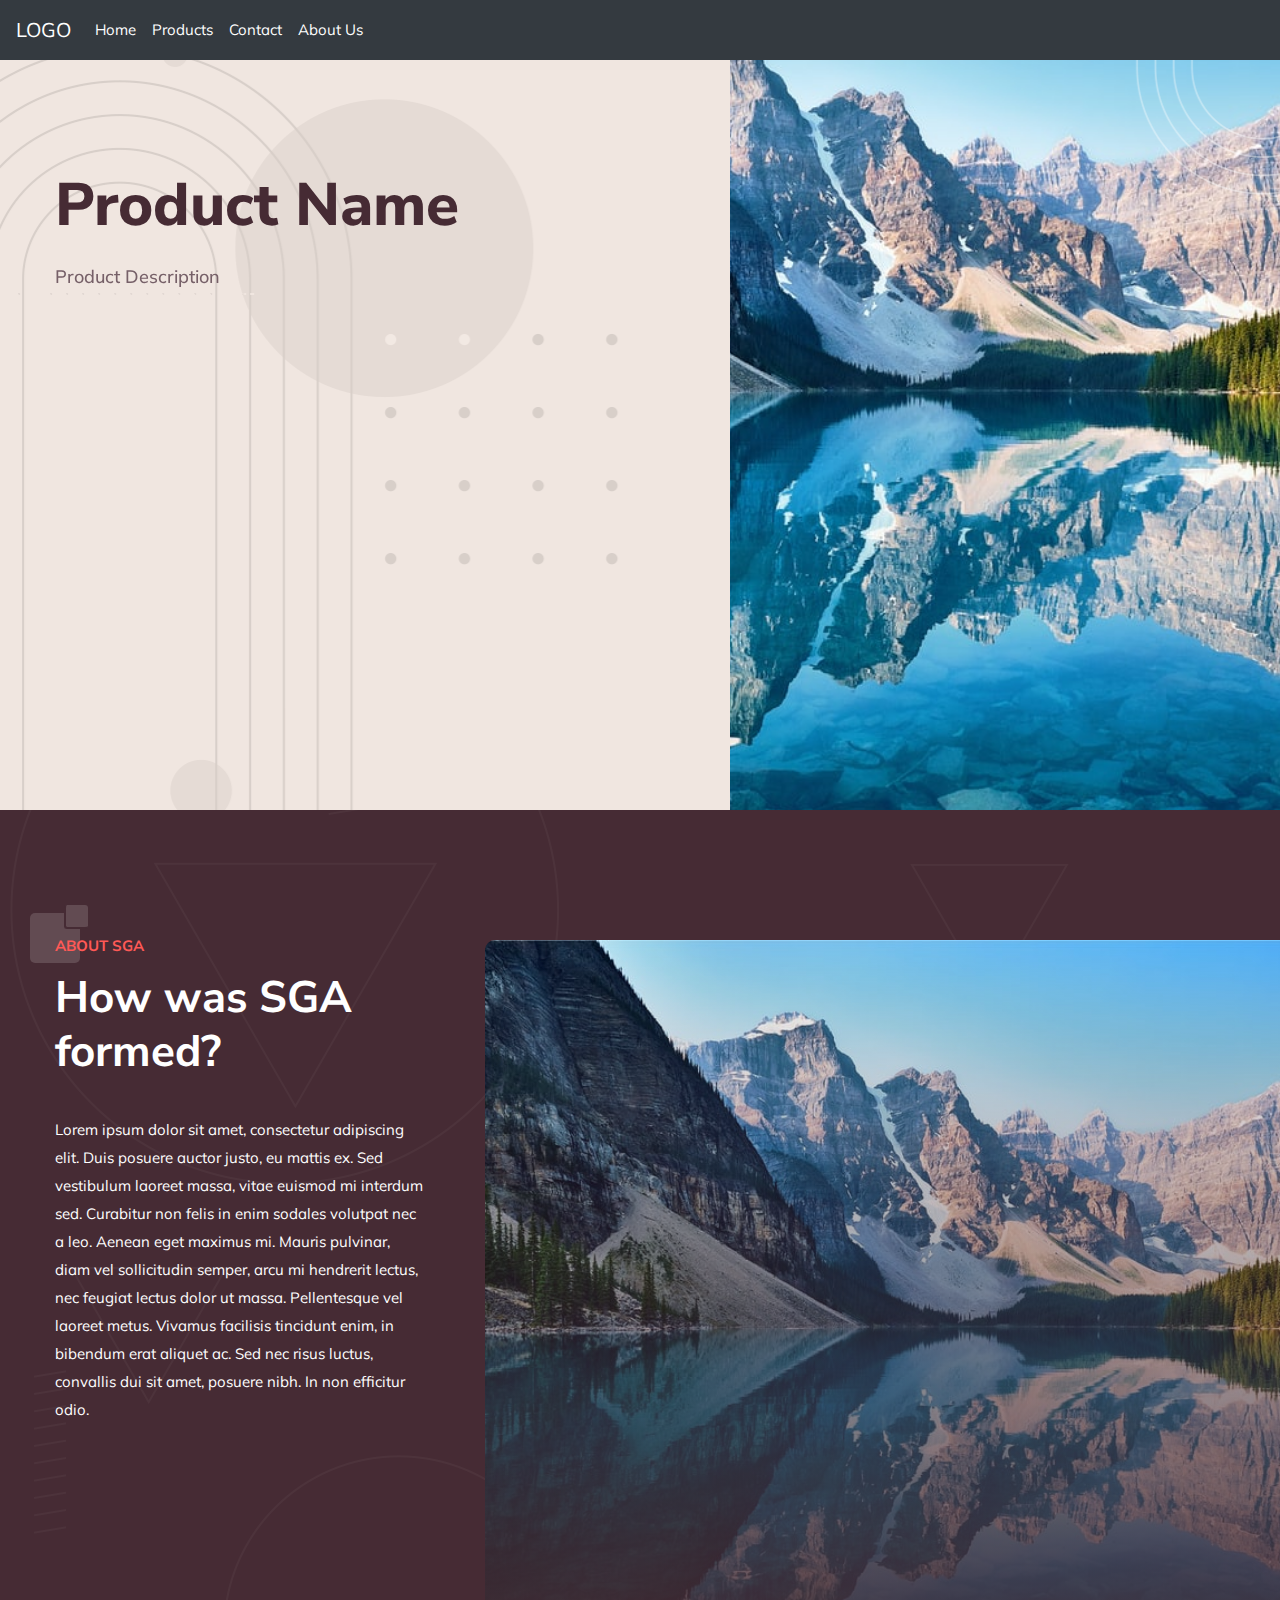
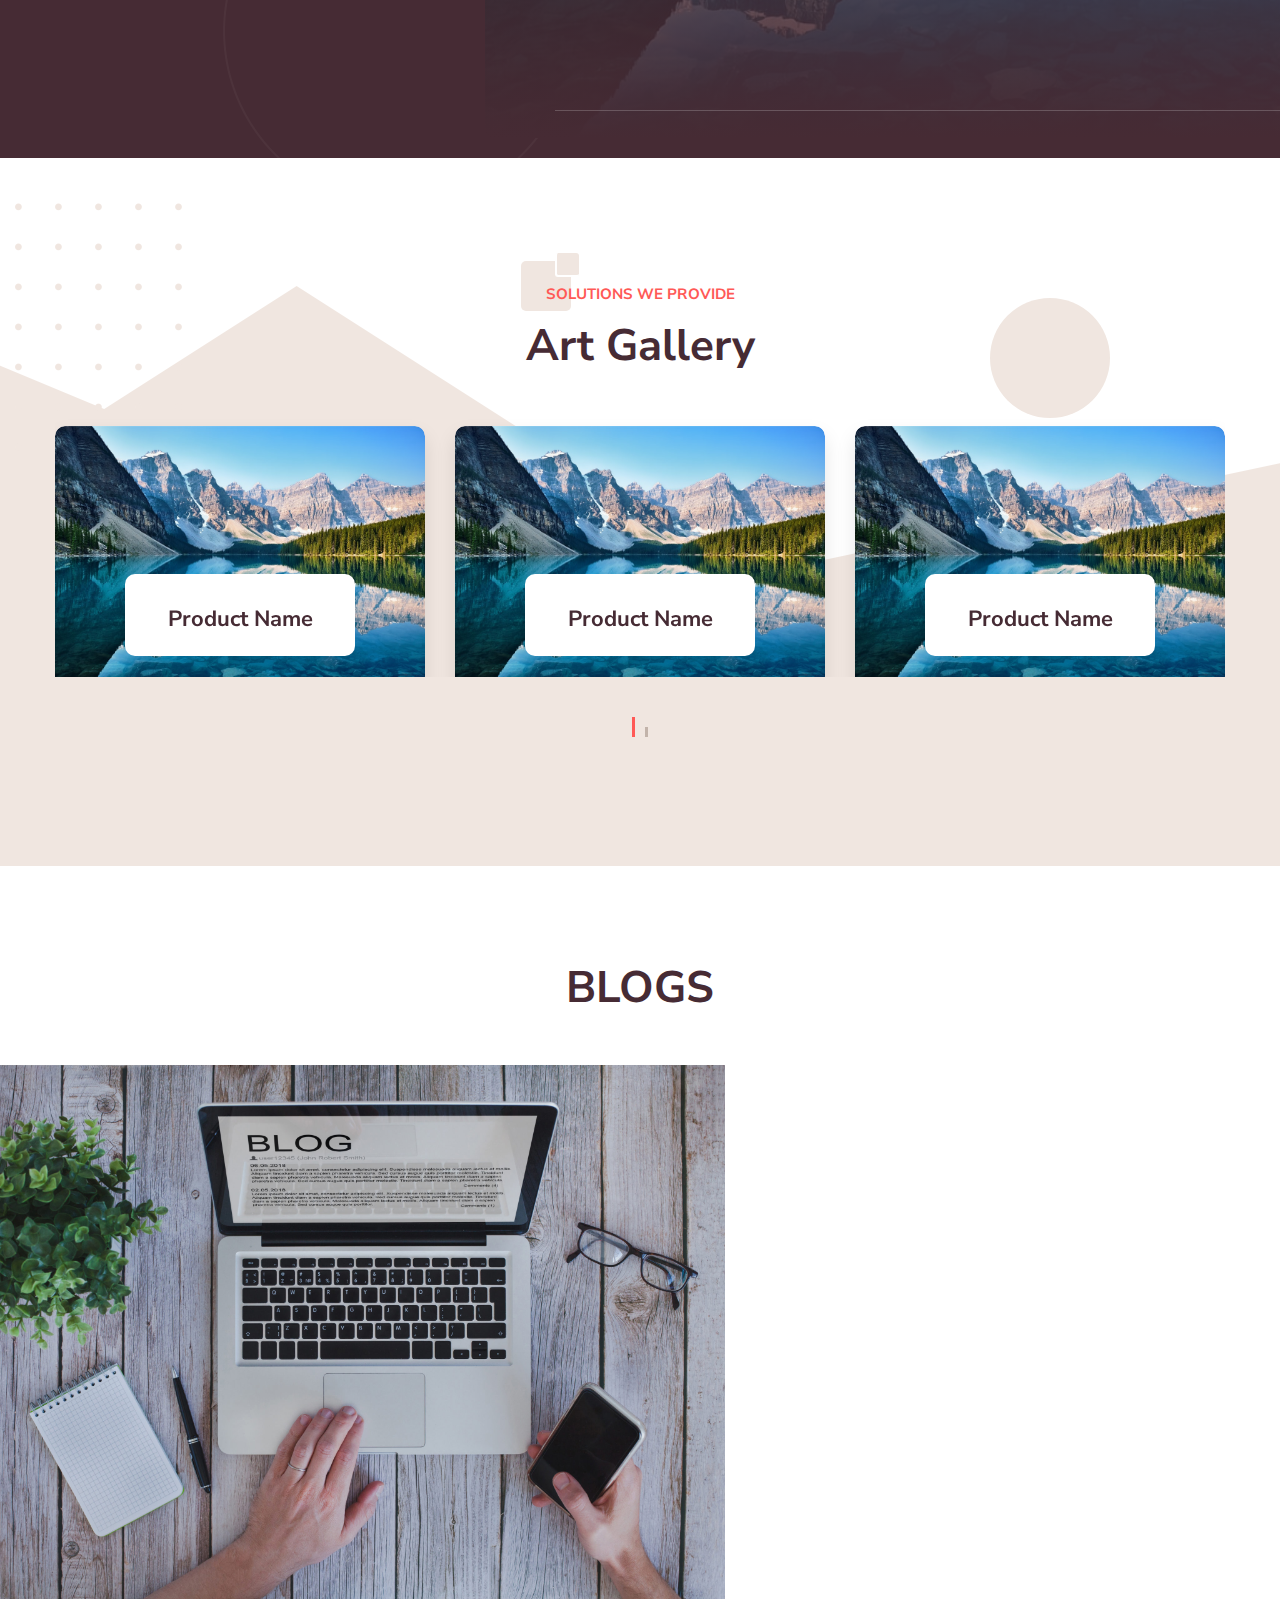
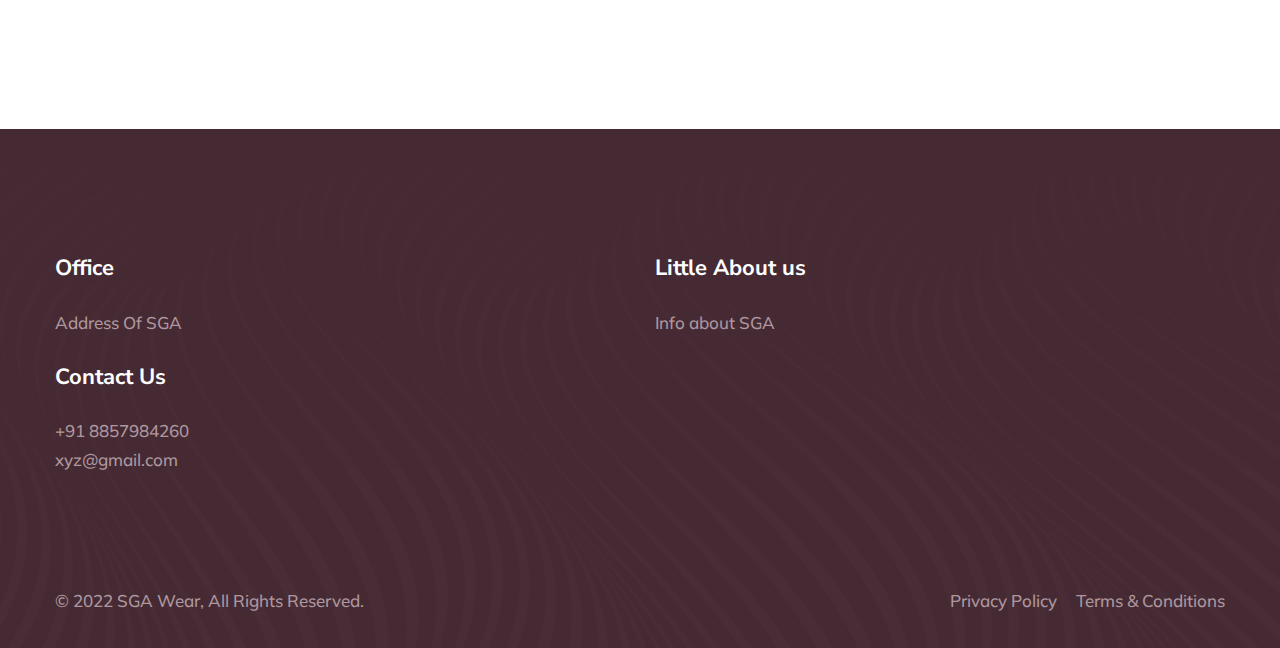
==== new/index.html @ d03d4261 "update 10" ====
<!DOCTYPE html>
<html lang="en">

<!-- Mirrored from st.ourhtmldemo.com/new/Eazyrecruitz/index.html by HTTrack Website Copier/3.x [XR&CO'2014], Fri, 24 Sep 2021 12:15:54 GMT -->
<head>
<meta charset="utf-8">
<meta http-equiv="X-UA-Compatible" content="IE=edge">
<meta name="viewport" content="width=device-width, initial-scale=1.0, maximum-scale=1.0, user-scalable=0">

<title>SGA WEAR</title>

<!-- Fav Icon -->
<!-- <link rel="icon" href="assets/images/logo1.jpeg" type="image/x-icon"> -->

<!-- Google Fonts -->
<link href="https://fonts.googleapis.com/css2?family=Nunito+Sans:ital,wght@0,300;0,400;0,600;0,700;0,800;0,900;1,300;1,400;1,600;1,700;1,800;1,900&amp;display=swap" rel="stylesheet">
<link href="https://fonts.googleapis.com/css2?family=Muli:ital,wght@0,300;0,400;0,500;0,600;0,700;0,800;0,900;1,300;1,400;1,500;1,600;1,700;1,800;1,900&amp;display=swap" rel="stylesheet">

<!-- Stylesheets -->
<link href="https://cdn.jsdelivr.net/npm/bootstrap@5.1.3/dist/css/bootstrap.min.css" rel="stylesheet" integrity="sha384-1BmE4kWBq78iYhFldvKuhfTAU6auU8tT94WrHftjDbrCEXSU1oBoqyl2QvZ6jIW3" crossorigin="anonymous">
<link href="assets/css/font-awesome-all.css" rel="stylesheet">
<link href="assets/css/flaticon.css" rel="stylesheet">
<link href="assets/css/owl.css" rel="stylesheet">
<link href="assets/css/bootstrap.css" rel="stylesheet">
<link href="assets/css/jquery.fancybox.min.css" rel="stylesheet">
<link href="assets/css/animate.css" rel="stylesheet">
<link href="assets/css/color.css" rel="stylesheet">
<link href="assets/css/style.css" rel="stylesheet">
<link href="assets/css/responsive.css" rel="stylesheet">

</head>


<!-- page wrapper -->
<body>

    

    <div class="boxed_wrapper">
        <!-- Preloader -->
        <!-- <div class="loader-wrap">
            <div class="preloader"><div class="preloader-close">Preloader Close</div></div>
            <div class="layer layer-one"><span class="overlay"></span></div>
            <div class="layer layer-two"><span class="overlay"></span></div>        
            <div class="layer layer-three"><span class="overlay"></span></div>        
        </div> -->

        
        <nav class="navbar navbar-expand-lg navbar-dark bg-dark fixed-top">
            <div class="container-fluid">
              <a class="navbar-brand" href="#">LOGO</a>
              <button class="navbar-toggler" type="button" data-bs-toggle="collapse" data-bs-target="#navbarSupportedContent" aria-controls="navbarSupportedContent" aria-expanded="false" aria-label="Toggle navigation">
                <span class="navbar-toggler-icon"></span>
              </button>
              <div class="collapse navbar-collapse" id="navbarSupportedContent">
                <ul class="navbar-nav me-auto mb-2 mb-lg-0">
                  <li class="nav-item">
                    <a class="nav-link active" aria-current="page" href="#">Home</a>
                  </li>
                  <li class="nav-item">
                    <a class="nav-link active" aria-current="page" href="#">Products</a>
                  </li>
                  <li class="nav-item">
                    <a class="nav-link active" aria-current="page" href="#">Contact</a>
                  </li>
                  <li class="nav-item">
                    <a class="nav-link active" aria-current="page" href="#">About Us</a>
                  </li>
                </ul>
                <!-- <form class="d-flex">
                  <input class="form-control me-2" type="search" placeholder="Search" aria-label="Search">
                  <button class="btn btn-outline-success" type="submit">Search</button>
                </form> -->
              </div>
            </div>
          </nav>



        <!-- banner-section -->
        <section class="banner-section style-one">
            <div class="banner-carousel owl-theme owl-carousel owl-dots-none owl-nav-none">
                <div class="slide-item style-one">
                    <div class="image-layer" style="background-image:url(../assets/images/sample_image.jpg)"></div>
                    <div class="pattern-layer">
                        <div class="pattern-1" style="background-image: url(assets/images/shape/pattern-1.png);"></div>
                        <div class="pattern-2" style="background-image: url(assets/images/shape/pattern-2.png);"></div>
                    </div>
                    <div class="auto-container">
                        <div class="row clearfix">
                            <div class="col-xl-6 col-lg-12 col-md-12 content-column">
                                <div class="content-box">
                                    <!-- <span>Engaged with Staffing</span> -->
                                    <h1>Product Name</h1>
                                    <p>Product Description</p>
                                    <!-- <div class="btn-box">
                                        <a href="index.html" class="theme-btn-two">Learn More</a>
                                    </div> -->
                                </div> 
                            </div>
                        </div> 
                    </div>
                </div>
                <div class="slide-item style-two">
                    <div class="image-layer" style="background-image:url(../assets/images/sample_image.jpg)"></div>
                    <div class="pattern-layer">
                        <!-- <div class="pattern-1" style="background-image: url(assets/images/shape/pattern-3.png);"></div> -->
                        <div class="pattern-2" style="background-image: url(assets/images/shape/pattern-4.png);"></div>
                    </div>
                    <div class="auto-container">
                        <div class="row clearfix">
                            <div class="col-xl-6 col-lg-12 col-md-12 offset-xl-6 content-column">
                                <div class="content-box">
                                    <!-- <span>Engaged with Staffing</span> -->
                                    <h1>Product Name</h1>
                                    <p>Product Description</p>
                                    <!-- <div class="btn-box">
                                        <a href="index.html" class="theme-btn-two">Learn More</a>
                                    </div> -->
                                </div> 
                            </div>
                        </div> 
                    </div>
                </div>
                <div class="slide-item style-one">
                    <div class="image-layer" style="background-image:url(../assets/images/sample_image.jpg)"></div>
                    <div class="pattern-layer">
                        <div class="pattern-1" style="background-image: url(assets/images/shape/pattern-1.png);"></div>
                        <div class="pattern-2" style="background-image: url(assets/images/shape/pattern-2.png);"></div>
                    </div>
                    <div class="auto-container">
                        <div class="row clearfix">
                            <div class="col-xl-7 col-lg-12 col-md-12 content-column">
                                <div class="content-box">
                                    <!-- <span>Engaged with Staffing</span> -->
                                    <h1>Product Name</h1>
                                    <p>Product Description</p>
                                    <!-- <div class="btn-box">
                                        <a href="index.html" class="theme-btn-two">Learn More</a>
                                    </div> -->
                                </div> 
                            </div>
                        </div> 
                    </div>
                </div>
            </div>
        </section>
        <!-- banner-section end -->

        <section class="industries-section bg-color-1" style="padding-bottom: 20px;">
            <div class="pattern-layer" style="background-image: url(assets/images/shape/pattern-7.png);"></div>
            <div class="auto-container">
                <div class="tabs-box">
                    <div class="row clearfix">
                        <div class="col-xl-4 col-lg-12 col-sm-12 btn-column">
                            <div class="sec-title light">
                                <span class="top-title">About SGA</span>
                                <h2>How was SGA formed?</h2>
                            </div>
                            <div class="tab-btn-box">
                                <!-- <ul class="tab-btns tab-buttons clearfix">
                                    <li class="tab-btn active-btn" data-tab="#tab-3">
                                        <figure class="icon-box"><img src="assets/images/icons/icon-10.png" alt=""></figure>
                                        <h3>Logistics & Services</h3>
                                    </li>
                                    <li class="tab-btn" data-tab="#tab-4">
                                        <figure class="icon-box"><img src="assets/images/icons/icon-11.png" alt=""></figure>
                                        <h3>Hospitality</h3>
                                    </li>
                                    <li class="tab-btn" data-tab="#tab-5">
                                        <figure class="icon-box"><img src="assets/images/icons/icon-12.png" alt=""></figure>
                                        <h3>Manufacturing</h3>
                                    </li>
                                    <li class="tab-btn" data-tab="#tab-6">
                                        <figure class="icon-box"><img src="assets/images/icons/icon-13.png" alt=""></figure>
                                        <h3>Education & Government</h3>
                                    </li>
                                    <li class="tab-btn" data-tab="#tab-7">
                                        <figure class="icon-box"><img src="assets/images/icons/icon-14.png" alt=""></figure>
                                        <h3>Software/IT</h3>
                                    </li>
                                    <li class="tab-btn" data-tab="#tab-8">
                                        <figure class="icon-box"><img src="assets/images/icons/icon-15.png" alt=""></figure>
                                        <h3>Front Line Support</h3>
                                    </li>
                                </ul> -->
                                <p style="color: white;">
                                    Lorem ipsum dolor sit amet, consectetur adipiscing elit. Duis posuere auctor justo, eu mattis ex. Sed vestibulum laoreet massa, vitae euismod mi interdum sed. Curabitur non felis in enim sodales volutpat nec a leo. Aenean eget maximus mi. Mauris pulvinar, diam vel sollicitudin semper, arcu mi hendrerit lectus, nec feugiat lectus dolor ut massa. Pellentesque vel laoreet metus. Vivamus facilisis tincidunt enim, in bibendum erat aliquet ac. Sed nec risus luctus, convallis dui sit amet, posuere nibh. In non efficitur odio.
                                </p>
                            </div>
                        </div>
                        <div class="col-xl-8 col-lg-12 col-sm-12 content-column">
                            <div class="tabs-content">
                                <div class="tab active-tab" id="tab-3">
                                    <div class="inner-box">
                                        <figure class="image-box"><img src="../assets/images/sample_image.jpg" alt=""></figure>
                                        <div class="content-box">
                                            <!-- <div class="text">
                                                <h2>Logistics & Services Industries</h2>
                                                <span>26 Jobs in 10 Different Companies</span>
                                            </div> -->
                                            <div class="line"></div>
                                            <div class="link"><a href="index.html"><i class="flaticon-right-arrow-angle"></i></a></div>
                                        </div>
                                    </div>
                                </div>
                                
                            </div>
                        </div>
                    </div>
                </div>
            </div>
        </section>


        <!-- clients-section -->
        <!-- <section class="clients-section">
            <div class="outer-container">
                <div class="clients-carousel owl-carousel owl-theme owl-dots-none owl-nav-none">
                    <figure class="clients-logo-box">
                        <a href="index.html"><img src="assets/images/clients/clients-logo-1.png" alt=""></a>
                        <span class="logo-title"><a href="index.html">Visit Website</a></span>
                    </figure>
                    <figure class="clients-logo-box">
                        <a href="index.html"><img src="assets/images/clients/clients-logo-2.png" alt=""></a>
                        <span class="logo-title"><a href="index.html">Visit Website</a></span>
                    </figure>
                    <figure class="clients-logo-box">
                        <a href="index.html"><img src="assets/images/clients/clients-logo-3.png" alt=""></a>
                        <span class="logo-title"><a href="index.html">Visit Website</a></span>
                    </figure>
                    <figure class="clients-logo-box">
                        <a href="index.html"><img src="assets/images/clients/clients-logo-4.png" alt=""></a>
                        <span class="logo-title"><a href="index.html">Visit Website</a></span>
                    </figure>
                    <figure class="clients-logo-box">
                        <a href="index.html"><img src="assets/images/clients/clients-logo-5.png" alt=""></a>
                        <span class="logo-title"><a href="index.html">Visit Website</a></span>
                    </figure>
                    <figure class="clients-logo-box">
                        <a href="index.html"><img src="assets/images/clients/clients-logo-6.png" alt=""></a>
                        <span class="logo-title"><a href="index.html">Visit Website</a></span>
                    </figure>
                </div>
            </div>
        </section> -->
        <!-- clients-section end -->


        <!-- service-section -->
        <section class="service-section">
            <div class="pattern-layer" style="background-image: url(assets/images/shape/pattern-6.png);"></div>
            <div class="anim-icon">
                <div class="icon-1" style="background-image: url(assets/images/icons/anim-icon-1.png);"></div>
                <div class="icon-2"></div>
            </div>
            <div class="auto-container">
                <div class="sec-title centred">
                    <span class="top-title">Solutions We Provide</span>
                    <h2>Art Gallery</h2>
                    <!-- <p>Long established fact that a reader will be distracted by the <br />readable content of a page.</p> -->
                </div>
                <div class="three-item-carousel owl-carousel owl-theme owl-nav-none owl-dot-style-one">
                    <a href="./index.html">
                        <div class="service-block-one">
                            <div class="inner-box">
                                <figure class="image-box"><img src="../assets/images/sample_image.jpg" alt=""></figure>
                                <div class="lower-content">
                                    <div class="content-box">
                                        <div class="inner">
                                            <!-- <figure class="icon-box"><img src="assets/images/icons/icon-4.png" alt=""></figure> -->
                                            <h4>Product Name</h4>
                                        </div>
                                        <!-- <div class="link"><a href="temprory-staffing.html">More Details</a></div> -->
                                    </div>
                                    <!-- <div class="overlay-content">
                                        <p>Explain to you how this idea denouncing pleasure & praising pain was born.</p>
                                        <a href="temprory-staffing.html"><i class="flaticon-right-arrow"></i>More details</a>
                                    </div> -->
                                </div>
                            </div>
                        </div>
                    </a>
                    <a href="./index.html">
                        <div class="service-block-one">
                            <div class="inner-box">
                                <figure class="image-box"><img src="../assets/images/sample_image.jpg" alt=""></figure>
                                <div class="lower-content">
                                    <div class="content-box">
                                        <div class="inner">
                                            <!-- <figure class="icon-box"><img src="assets/images/icons/icon-4.png" alt=""></figure> -->
                                            <h4>Product Name</h4>
                                        </div>
                                        <!-- <div class="link"><a href="temprory-staffing.html">More Details</a></div> -->
                                    </div>
                                    <!-- <div class="overlay-content">
                                        <p>Explain to you how this idea denouncing pleasure & praising pain was born.</p>
                                        <a href="temprory-staffing.html"><i class="flaticon-right-arrow"></i>More details</a>
                                    </div> -->
                                </div>
                            </div>
                        </div>
                    </a>
                    <a href="./index.html">
                        <div class="service-block-one">
                            <div class="inner-box">
                                <figure class="image-box"><img src="../assets/images/sample_image.jpg" alt=""></figure>
                                <div class="lower-content">
                                    <div class="content-box">
                                        <div class="inner">
                                            <!-- <figure class="icon-box"><img src="assets/images/icons/icon-4.png" alt=""></figure> -->
                                            <h4>Product Name</h4>
                                        </div>
                                        <!-- <div class="link"><a href="temprory-staffing.html">More Details</a></div> -->
                                    </div>
                                    <!-- <div class="overlay-content">
                                        <p>Explain to you how this idea denouncing pleasure & praising pain was born.</p>
                                        <a href="temprory-staffing.html"><i class="flaticon-right-arrow"></i>More details</a>
                                    </div> -->
                                </div>
                            </div>
                        </div>
                    </a>
                    <a href="./index.html">
                        <div class="service-block-one">
                            <div class="inner-box">
                                <figure class="image-box"><img src="../assets/images/sample_image.jpg" alt=""></figure>
                                <div class="lower-content">
                                    <div class="content-box">
                                        <div class="inner">
                                            <!-- <figure class="icon-box"><img src="assets/images/icons/icon-4.png" alt=""></figure> -->
                                            <h4>Product Name</h4>
                                        </div>
                                        <!-- <div class="link"><a href="temprory-staffing.html">More Details</a></div> -->
                                    </div>
                                    <!-- <div class="overlay-content">
                                        <p>Explain to you how this idea denouncing pleasure & praising pain was born.</p>
                                        <a href="temprory-staffing.html"><i class="flaticon-right-arrow"></i>More details</a>
                                    </div> -->
                                </div>
                            </div>
                        </div>
                    </a>
                    
                </div>
            </div>
        </section>
        <!-- service-section end -->


        <!-- recruitment-technology -->
        <section class="recruitment-technology">
            <div class="auto-container">
                <div class="sec-title">
                    <!-- <span class="top-title">Recruitment technologies</span> -->
                    <center>
                        <h2>BLOGS</h2>
                    </center>
                    <!-- <p>There are many variations of passages of lorem ipsum available but the majority have suffered alteration in some form.</p> -->
                </div>
                <div class="row clearfix">
                    <div class="col-lg-6 col-md-12 col-sm-12 image-column">
                        <figure class="image-box js-tilt clearfix"><img src="../assets/images/blogs.jpg" alt="" width="800px" height="800px"></figure>
                    </div>
                    <div class="col-lg-6 col-md-12 col-sm-12 content-column">
                        <div id="content_block_4">
                            <div class="content-box">
                                
                                <div class="inner-box">
                                    <div class="single-item wow fadeInRight animated animated" data-wow-delay="00ms" data-wow-duration="1500ms" style="margin-top: 3%;">
                                        <div class="inner">
                                            <!-- <figure class="icon-box"><img src="assets/images/icons/icon-7.png" alt=""></figure> -->
                                            <h3><span>01</span><a href="index.html">Title Of Blog 1<i class="flaticon-right-arrow"></i></a></h3>
                                            <!-- <p>All the lorem ipsum generators on the Internet tend.</p> -->
                                        </div>
                                    </div>
                                    <div class="single-item wow fadeInRight animated animated" data-wow-delay="300ms" data-wow-duration="1500ms">
                                        <div class="inner">
                                            <!-- <figure class="icon-box"><img src="assets/images/icons/icon-8.png" alt=""></figure> -->
                                            <h3><span>02</span><a href="index.html">Title Of Blog 2<i class="flaticon-right-arrow"></i></a></h3>
                                            <!-- <p>On the other hand, we denounce with righteous.</p> -->
                                        </div>
                                    </div>
                                    <div class="single-item wow fadeInRight animated animated" data-wow-delay="600ms" data-wow-duration="1500ms">
                                        <div class="inner">
                                            <!-- <figure class="icon-box"><img src="assets/images/icons/icon-9.png" alt=""></figure> -->
                                            <h3><span>03</span><a href="index.html">Title Of Blog 3<i class="flaticon-right-arrow"></i></a></h3>
                                            <!-- <p>Man therefore always holds in these matters to this.</p> -->
                                        </div>
                                    </div>
                                    <div class="single-item wow fadeInRight animated animated" data-wow-delay="600ms" data-wow-duration="1500ms">
                                        <div class="inner">
                                            <!-- <figure class="icon-box"><img src="assets/images/icons/icon-9.png" alt=""></figure> -->
                                            <h3><span>04</span><a href="index.html">Title Of Blog 4<i class="flaticon-right-arrow"></i></a></h3>
                                            <!-- <p>Man therefore always holds in these matters to this.</p> -->
                                        </div>
                                    </div>
                                </div>
                            </div>
                        </div>
                    </div>
                </div>
            </div>
        </section>
        <!-- recruitment-technology end -->


        <!-- industries-section -->
        
        <!-- industries-section end -->


        <!-- process-section -->
        <!-- <section class="process-section centred">
            <div class="auto-container">
                <div class="sec-title">
                    <span class="top-title">How it’s Possible</span>
                    <h2>Three Steps of S & N Staffing Solutions</h2>
                    <p>Long established fact that a reader will be distracted by the <br>readable content of a page.</p>
                </div>
                <div class="row clearfix">
                    <div class="col-lg-4 col-md-6 col-sm-12 process-block">
                        <div class="process-block-one wow fadeInUp animated animated" data-wow-delay="00ms" data-wow-duration="1500ms">
                            <div class="inner-box">
                                <figure class="icon-box">
                                    <img src="assets/images/icons/icon-16.png" alt="">
                                    <span>01</span>
                                    <div class="anim-icon">
                                        <div class="icon-1" style="background-image: url(assets/images/shape/pattern-8.png);"></div>
                                        <div class="icon-2 rotate-me" style="background-image: url(assets/images/icons/anim-icon-2.png);"></div>
                                        <div class="icon-3 rotate-me" style="background-image: url(assets/images/icons/anim-icon-2.png);"></div>
                                    </div>
                                </figure>
                                <div class="lower-content">
                                    <h3>Initiation</h3>
                                    <p>Choice is untrammelled when nothing prevents our being best.</p>
                                    <a href="index.html">More Details</a>
                                </div>
                            </div>
                        </div>
                    </div>
                    <div class="col-lg-4 col-md-6 col-sm-12 process-block">
                        <div class="process-block-one wow fadeInUp animated animated" data-wow-delay="300ms" data-wow-duration="1500ms">
                            <div class="inner-box">
                                <figure class="icon-box">
                                    <img src="assets/images/icons/icon-17.png" alt="">
                                    <span>02</span>
                                    <div class="anim-icon">
                                        <div class="icon-1" style="background-image: url(assets/images/shape/pattern-8.png);"></div>
                                        <div class="icon-2 rotate-me" style="background-image: url(assets/images/icons/anim-icon-2.png);"></div>
                                        <div class="icon-3 rotate-me" style="background-image: url(assets/images/icons/anim-icon-2.png);"></div>
                                    </div>
                                </figure>
                                <div class="lower-content">
                                    <h3>Scheduling</h3>
                                    <p>Power of choiced is untrammelled and when nothing prevents.</p>
                                    <a href="index.html">More Details</a>
                                </div>
                            </div>
                        </div>
                    </div>
                    <div class="col-lg-4 col-md-6 col-sm-12 process-block">
                        <div class="process-block-one wow fadeInUp animated animated" data-wow-delay="600ms" data-wow-duration="1500ms">
                            <div class="inner-box">
                                <figure class="icon-box">
                                    <img src="assets/images/icons/icon-18.png" alt="">
                                    <span>03</span>
                                    <div class="anim-icon">
                                        <div class="icon-1" style="background-image: url(assets/images/shape/pattern-8.png);"></div>
                                        <div class="icon-2 rotate-me" style="background-image: url(assets/images/icons/anim-icon-2.png);"></div>
                                        <div class="icon-3 rotate-me" style="background-image: url(assets/images/icons/anim-icon-2.png);"></div>
                                    </div>
                                </figure>
                                <div class="lower-content">
                                    <h3>Contracts & Pay</h3>
                                    <p>Every pleasure is to be welcomed pain avoided but in certain.</p>
                                    <a href="index.html">More Details</a>
                                </div>
                            </div>
                        </div>
                    </div>
                </div>
            </div>
        </section> -->
        <!-- process-section end -->


        <!-- team-section -->
        <!-- <section class="team-section">
            <div class="pattern-layer" style="background-image: url(assets/images/shape/pattern-9.png);"></div>
            <div class="auto-container">
                <div class="row clearfix">
                    <div class="col-lg-6 col-md-12 col-sm-12 experience-column">
                        <div id="content_block_5">
                            <div class="content-box">
                                <div class="sec-title">
                                    <span class="top-title">Team Behind Us</span>
                                    <h2>Our Experience & Team</h2>
                                </div>
                                <div class="text">
                                    <p>Obligations of business it will frequently occur that pleasures have to be repudiated & annoyances accepted the wise man therefore always hold in these matters to this principle of selection.</p>
                                </div>
                                <div class="progress-inner">
                                    <div class="progress-box">
                                        <div class="bar">
                                            <div class="bar-inner count-bar" data-percent="52%"><div class="count-text">52%</div></div>
                                        </div>
                                        <h6>Temporary</h6>
                                    </div>
                                    <div class="progress-box">
                                        <div class="bar">
                                            <div class="bar-inner count-bar" data-percent="78%"><div class="count-text">78%</div></div>
                                        </div>
                                        <h6>Contract</h6>
                                    </div>
                                    <div class="progress-box">
                                        <div class="bar">
                                            <div class="bar-inner count-bar" data-percent="65%"><div class="count-text">65%</div></div>
                                        </div>
                                        <h6>Direct Hire</h6>
                                    </div>
                                    <div class="progress-box">
                                        <div class="bar">
                                            <div class="bar-inner count-bar" data-percent="89%"><div class="count-text">89%</div></div>
                                        </div>
                                        <h6>Payrolling</h6>
                                    </div>
                                </div>
                                <div class="link"><a href="index.html"><i class="flaticon-right-arrow"></i>Meet All Team Members</a></div>
                            </div>
                        </div>
                    </div>
                    <div class="col-lg-6 col-md-12 col-sm-12 inner-column">
                        <div class="row align-items-center clearfix">
                            <div class="col-lg-6 col-md-6 col-sm-12 team-block wow fadeInUp animated animated" data-wow-delay="00ms" data-wow-duration="1500ms">
                                <div class="team-block-one">
                                    <div class="inner-box">
                                        <figure class="image-box">
                                            <img src="assets/images/team/team-1.jpg" alt="">
                                            <span class="singature">Our Champ</span>
                                            <div class="share-box">
                                                <p><i class="fas fa-share-alt"></i>Share</p>
                                                <ul class="social-links clearfix">
                                                    <li><a href="index.html"><i class="fab fa-facebook-f"></i></a></li>
                                                    <li><a href="index.html"><i class="fab fa-twitter"></i></a></li>
                                                    <li><a href="index.html"><i class="fab fa-google-plus-g"></i></a></li>
                                                    <li><a href="index.html"><i class="fab fa-youtube"></i></a></li>
                                                </ul>
                                            </div>
                                        </figure>
                                        <div class="lower-content">
                                            <h3><a href="index.html">Garrett Barnie</a></h3>
                                            <span class="designation">Founder</span>
                                        </div>
                                    </div>
                                </div>
                                <div class="team-block-one">
                                    <div class="inner-box">
                                        <figure class="image-box">
                                            <img src="assets/images/team/team-2.jpg" alt="">
                                            <span class="singature">Our Champ</span>
                                            <div class="share-box">
                                                <p><i class="fas fa-share-alt"></i>Share</p>
                                                <ul class="social-links clearfix">
                                                    <li><a href="index.html"><i class="fab fa-facebook-f"></i></a></li>
                                                    <li><a href="index.html"><i class="fab fa-twitter"></i></a></li>
                                                    <li><a href="index.html"><i class="fab fa-google-plus-g"></i></a></li>
                                                    <li><a href="index.html"><i class="fab fa-youtube"></i></a></li>
                                                </ul>
                                            </div>
                                        </figure>
                                        <div class="lower-content">
                                            <h3><a href="index.html">Isaac Herman</a></h3>
                                            <span class="designation">VP, Finance</span>
                                        </div>
                                    </div>
                                </div>
                            </div>
                            <div class="col-lg-6 col-md-6 col-sm-12 team-block wow fadeInUp animated animated" data-wow-delay="300ms" data-wow-duration="1500ms">
                                <div class="team-block-one">
                                    <div class="inner-box">
                                        <figure class="image-box">
                                            <img src="assets/images/team/team-3.jpg" alt="">
                                            <span class="singature">Our Champ</span>
                                            <div class="share-box">
                                                <p><i class="fas fa-share-alt"></i>Share</p>
                                                <ul class="social-links clearfix">
                                                    <li><a href="index.html"><i class="fab fa-facebook-f"></i></a></li>
                                                    <li><a href="index.html"><i class="fab fa-twitter"></i></a></li>
                                                    <li><a href="index.html"><i class="fab fa-google-plus-g"></i></a></li>
                                                    <li><a href="index.html"><i class="fab fa-youtube"></i></a></li>
                                                </ul>
                                            </div>
                                        </figure>
                                        <div class="lower-content">
                                            <h3><a href="index.html">Joel Lou</a></h3>
                                            <span class="designation">Senior Consultant</span>
                                        </div>
                                    </div>
                                </div>
                            </div>
                        </div>
                    </div>
                </div>
            </div>
        </section> -->
        <!-- team-section end -->


        <!-- news-section -->
        <!-- <section class="news-section">
            <div class="auto-container">
                <div class="sec-title centred">
                    <span class="top-title">News & Updates</span>
                    <h2>Featured News and Updates</h2>
                    <p>Long established fact that a reader will be distracted by the <br />readable content of a page.</p>
                </div>
                <div class="row clearfix">
                    <div class="col-lg-4 col-md-6 col-sm-12 news-block">
                        <div class="news-block-one wow fadeInUp animated animated" data-wow-delay="00ms" data-wow-duration="1500ms">
                            <div class="inner-box">
                                <figure class="image-box">
                                    <a href="blog-details.html"><img src="assets/images/news/news-1.jpg" alt=""></a>
                                    <span class="post-date">21<br />May</span>
                                </figure>
                                <div class="lower-content">
                                    <div class="inner">
                                        <div class="category"><i class="flaticon-note"></i><p>Human Resource</p></div>
                                        <h3><a href="blog-details.html">5 Effective Ways to Hire More Workers</a></h3>
                                        <ul class="post-info clearfix">
                                            <li><i class="far fa-user"></i><a href="index.html">Harley Reuban</a></li>
                                            <li><i class="far fa-comment"></i><a href="index.html">3 Cmnts</a></li>
                                        </ul>
                                    </div>
                                </div>
                            </div>
                        </div>
                    </div>
                    <div class="col-lg-4 col-md-6 col-sm-12 news-block">
                        <div class="news-block-one wow fadeInUp animated animated" data-wow-delay="300ms" data-wow-duration="1500ms">
                            <div class="inner-box">
                                <figure class="image-box">
                                    <a href="blog-details.html"><img src="assets/images/news/news-2.jpg" alt=""></a>
                                    <span class="post-date">20<br />May</span>
                                </figure>
                                <div class="lower-content">
                                    <div class="inner">
                                        <div class="category"><i class="flaticon-note"></i><p>Techiques</p></div>
                                        <h3><a href="blog-details.html">Does My Business Need a Director of Training?</a></h3>
                                        <ul class="post-info clearfix">
                                            <li><i class="far fa-user"></i><a href="index.html">Harley Reuban</a></li>
                                            <li><i class="far fa-comment"></i><a href="index.html">5 Cmnts</a></li>
                                        </ul>
                                    </div>
                                </div>
                            </div>
                        </div>
                    </div>
                    <div class="col-lg-4 col-md-6 col-sm-12 news-block">
                        <div class="news-block-one wow fadeInUp animated animated" data-wow-delay="600ms" data-wow-duration="1500ms">
                            <div class="inner-box">
                                <figure class="image-box">
                                    <a href="blog-details.html"><img src="assets/images/news/news-3.jpg" alt=""></a>
                                    <span class="post-date">19<br />May</span>
                                </figure>
                                <div class="lower-content">
                                    <div class="inner">
                                        <div class="category"><i class="flaticon-note"></i><p>Recruitment</p></div>
                                        <h3><a href="blog-details.html">What are the 2020 Staffing Trends in USA</a></h3>
                                        <ul class="post-info clearfix">
                                            <li><i class="far fa-user"></i><a href="index.html">Harley Reuban</a></li>
                                            <li><i class="far fa-comment"></i><a href="index.html">4 Cmnts</a></li>
                                        </ul>
                                    </div>
                                </div>
                            </div>
                        </div>
                    </div>
                </div>
            </div>
        </section> -->
        <!-- news-section end -->


        <!-- testimonial-section -->
        <!-- <section class="testimonial-section bg-color-2">
            <div class="auto-container">
                <div class="sec-title">
                    <span class="top-title">Client Testimonials</span>
                    <h2>Highest Client Satisfaction Rate</h2>
                </div>
                <div class="testimonial-carousel owl-carousel owl-theme owl-dots-none owl-nav-none">
                    <div class="testimonial-block-one">
                        <div class="inner-box">
                            <div class="border-shap" style="background-image: url(assets/images/shape/border-1.png);"></div>
                            <figure class="quote-box"><img src="assets/images/icons/quote-1.png" alt=""></figure>
                            <div class="author-box">
                                <figure class="author-thumb"><img src="assets/images/resource/testimonial-1.png" alt=""></figure>
                                <ul class="rating clearfix">
                                    <li><i class="flaticon-star"></i></li>
                                    <li><i class="flaticon-star"></i></li>
                                    <li><i class="flaticon-star"></i></li>
                                    <li><i class="flaticon-star"></i></li>
                                    <li><i class="flaticon-star"></i></li>
                                </ul>
                                <h3>Evan Clement - <span>Manager, Cypertech</span></h3>
                            </div>
                            <div class="text">
                                <p>[S & N Staffing Solutions] is very accurate when comes to helping you find a job and if that job finishes, They help you to find an another job placement!.</p>
                            </div>
                        </div>
                    </div>
                    <div class="testimonial-block-one">
                        <div class="inner-box">
                            <div class="border-shap" style="background-image: url(assets/images/shape/border-1.png);"></div>
                            <figure class="quote-box"><img src="assets/images/icons/quote-1.png" alt=""></figure>
                            <div class="author-box">
                                <figure class="author-thumb"><img src="assets/images/resource/testimonial-2.png" alt=""></figure>
                                <ul class="rating clearfix">
                                    <li><i class="flaticon-star"></i></li>
                                    <li><i class="flaticon-star"></i></li>
                                    <li><i class="flaticon-star"></i></li>
                                    <li><i class="flaticon-star"></i></li>
                                    <li><i class="flaticon-star"></i></li>
                                </ul>
                                <h3>Freddie Esther - <span>VP, Daily News</span></h3>
                            </div>
                            <div class="text">
                                <p>I really appreciated the outstanding time, work, and effort that the entire staff put into finding me an excellent job placement. Thank you very much.</p>
                            </div>
                        </div>
                    </div>
                </div>
            </div>
        </section> -->
        <!-- testimonial-section end -->

<!-- <hr> -->
        <!-- awards-section -->
        
        <!-- awards-section end -->


        <!-- main-footer -->
        <footer class="main-footer bg-color-1">
            <div class="pattern-layer" style="background-image: url(assets/images/shape/pattern-11.png);"></div>
            <div class="auto-container">
                <div class="footer-top">
                    <div class="widget-section">
                        <div class="row clearfix">
                            <div class="col-lg-6 col-md-6 col-sm-12 footer-column">
                                <div class="footer-widget about-widget">
                                    <div class="widget-title">
                                        <h3>Office</h3>
                                    </div>
                                    <div class="text">
                                        <p>Address Of SGA</p>
                                    </div>
                                    <!-- <ul class="social-links clearfix">
                                        <li><h5>Connected:</h5></li>
                                        <li><a href="index.html"><i class="fab fa-facebook-f"></i></a></li>
                                        <li><a href="index.html"><i class="fab fa-twitter"></i></a></li>
                                        <li><a href="index.html"><i class="fab fa-google-plus-g"></i></a></li>
                                        <li><a href="index.html"><i class="fab fa-youtube"></i></a></li>
                                    </ul> -->
                                </div>

                                <div class="footer-widget contact-widget">
                                    <div class="single-info-box">
                                        <div class="widget-title">
                                            <h3>Contact Us</h3>
                                        </div>
                                        <ul class="info-box clearfix">
                                            <li><a href="tel:8857984260">+91 8857984260</a></li>
                                            <!-- <li><a href="tel:8960543337">+91 8960543337</a></li> -->
                                            <li><a href="mailto:Team@snstaffingsolutions.com">xyz@gmail.com</a></li>
                                        </ul>
                                    </div>
                                </div>
                               
                            </div>
                            <!-- <div class="col-lg-4 col-md-6 col-sm-12 footer-column">
                                <div class="footer-widget links-widget">
                                    <div class="widget-title">
                                        <h3>Useful Links</h3>
                                    </div>
                                    <ul class="links-list clearfix">
                                        <li><a href="index.html">About Us</a></li>
                                        <li><a href="index.html">Resources</a></li>
                                        <li><a href="index.html">Our Solutions</a></li>
                                        <li><a href="index.html">Employers</a></li>
                                        <li><a href="index.html">Job Seekers</a></li>
                                        <li><a href="contact.html">Contact Us</a></li>
                                    </ul>
                                </div>
                            </div> -->
                            
                            <div class="col-lg-6 col-md-6 col-sm-12 footer-column">
                                <div class="footer-widget contact-widget">
                                    <div class="footer-widget about-widget">
                                        <div class="widget-title">
                                            <h3>Little About us</h3>
                                        </div>
                                        <div class="text">
                                            <p>
                                                Info about SGA
                                            </p>
                                        </div>
                                        <!-- <ul class="social-links clearfix">
                                            <li><h5>Connected:</h5></li>
                                            <li><a href="index.html"><i class="fab fa-facebook-f"></i></a></li>
                                            <li><a href="index.html"><i class="fab fa-twitter"></i></a></li>
                                            <li><a href="index.html"><i class="fab fa-google-plus-g"></i></a></li>
                                            <li><a href="index.html"><i class="fab fa-youtube"></i></a></li>
                                        </ul> -->
                                    </div>
                                    <!-- <div class="single-info-box">
                                        <div class="widget-title">
                                            <h3>For Employers</h3>
                                        </div>
                                        <ul class="info-box clearfix">
                                            <li><a href="tel:9266245777">+91 9266245777</a></li>
                                            <li><a href="mailto:neha725sharma@gmail.com">neha725sharma@gmail.com</a></li>
                                        </ul>
                                    </div> -->
                                    
                                </div>
                            </div>
                        </div>
                    </div>
                </div>
                <!-- <div class="footer-subscribe">
                    <div class="text centred"><h3>Subscribe Us & Get Our Recruitment Updates in Your Inbox</h3></div>
                    <form action="http://st.ourhtmldemo.com/new/Eazyrecruitz/contact.html" method="post" class="subscribe-form">
                        <div class="form-group">
                            <input type="email" name="email" placeholder="Enter your email address here ..." required="">
                            <button type="submit"><i class="flaticon-right-arrow"></i>Subscribe US</button>
                        </div>
                    </form>
                </div> -->
                <div class="footer-bottom clearfix">
                    <div class="copyright pull-left"><p>&copy; 2022 <a href="index.html">SGA Wear</a>, All Rights Reserved.</p></div>
                    <ul class="footer-nav pull-right clearfix">
                        <li><a href="index.html">Privacy Policy</a></li>
                        <li><a href="index.html">Terms & Conditions</a></li>
                        <!-- <li><a href="index.html">Site Map</a></li> -->
                    </ul>
                </div>
            </div>
        </footer>
        <!-- main-footer end -->


        <!--Scroll to top-->
        <!-- <button class="scroll-top scroll-to-target" data-target="html"><i class="flaticon-up-arrow-1"></i>Top</button> -->
        <button class="scroll-top" data-target="html"><a href="https://wa.me/918747070635"><img src="./assets/images/whatsappImage.png" alt="" height="70" width="70"></a></button>
        <!-- <a href="tel:+91 8747070635" class="scroll-top1" style="display: block;"><img src="./assets/images/whatsappImage.png" alt="" height="70" width="70"></a> -->
        <!-- <button class="scroll-top scroll-to-target" data-target="html"><i class="flaticon-up-arrow-1"></i>Top</button> -->
        <!-- <a href="https://wa.me/918747070635" class="scroll-to-top1"><img src="./assets/images/whatsappImage.png" alt="" height="70" width="70"></a> -->

    </div>


    <!-- jequery plugins -->
    <script src="https://cdn.jsdelivr.net/npm/bootstrap@5.1.3/dist/js/bootstrap.bundle.min.js" integrity="sha384-ka7Sk0Gln4gmtz2MlQnikT1wXgYsOg+OMhuP+IlRH9sENBO0LRn5q+8nbTov4+1p" crossorigin="anonymous"></script>
    <script src="assets/js/jquery.js"></script>
    <script src="assets/js/popper.min.js"></script>
    <script src="assets/js/bootstrap.min.js"></script>
    <script src="assets/js/owl.js"></script>
    <script src="assets/js/wow.js"></script>
    <script src="assets/js/validation.js"></script>
    <script src="assets/js/jquery.fancybox.js"></script>
    <script src="assets/js/TweenMax.min.js"></script>
    <script src="assets/js/appear.js"></script>
    <script src="assets/js/jquery.countTo.js"></script>
    <script src="assets/js/scrollbar.js"></script>
    <script src="assets/js/jquery.nice-select.min.js"></script>
    <script src="assets/js/isotope.js"></script>
    <script src="assets/js/tilt.jquery.js"></script>

    <!-- main-js -->
    <script src="assets/js/script.js"></script>

</body><!-- End of .page_wrapper -->

<!-- Mirrored from st.ourhtmldemo.com/new/Eazyrecruitz/index.html by HTTrack Website Copier/3.x [XR&CO'2014], Fri, 24 Sep 2021 12:17:57 GMT -->
</html>
---- new/assets/css/flaticon.css ----
/*
  	Flaticon icon font: Flaticon
  	Creation date: 25/06/2020 05:05
  	*/

@font-face {
  font-family: "Flaticon";
  src: url("../fonts/Flaticon.eot");
  src: url("../fonts/Flaticond41d.eot?#iefix") format("embedded-opentype"),
       url("../fonts/Flaticon.woff2") format("woff2"),
       url("../fonts/Flaticon.woff") format("woff"),
       url("../fonts/Flaticon.ttf") format("truetype"),
       url("../fonts/Flaticon.svg#Flaticon") format("svg");
  font-weight: normal;
  font-style: normal;
}

@media screen and (-webkit-min-device-pixel-ratio:0) {
  @font-face {
    font-family: "Flaticon";
    src: url("../fonts/Flaticon.svg#Flaticon") format("svg");
  }
}

[class^="flaticon-"]:before, [class*=" flaticon-"]:before,
[class^="flaticon-"]:after, [class*=" flaticon-"]:after {   
  font-family: Flaticon;
  font-style: normal;
}

.flaticon-phone-call:before { content: "\f100"; }
.flaticon-email:before { content: "\f101"; }
.flaticon-right-arrow-angle:before { content: "\f102"; }
.flaticon-left-arrow:before { content: "\f103"; }
.flaticon-left-arrow-1:before { content: "\f104"; }
.flaticon-left:before { content: "\f105"; }
.flaticon-left-1:before { content: "\f106"; }
.flaticon-back-arrow:before { content: "\f107"; }
.flaticon-right:before { content: "\f108"; }
.flaticon-right-arrow:before { content: "\f109"; }
.flaticon-right-arrow-1:before { content: "\f10a"; }
.flaticon-right-1:before { content: "\f10b"; }
.flaticon-right-up:before { content: "\f10c"; }
.flaticon-arrow-pointing-to-right:before { content: "\f10d"; }
.flaticon-arrow:before { content: "\f10e"; }
.flaticon-search-1:before { content: "\f10f"; }
.flaticon-loupe:before { content: "\f110"; }
.flaticon-loupe-1:before { content: "\f111"; }
.flaticon-planet-earth:before { content: "\f112"; }
.flaticon-businessman:before { content: "\f113"; }
.flaticon-rejected:before { content: "\f114"; }
.flaticon-employer:before { content: "\f115"; }
.flaticon-note:before { content: "\f116"; }
.flaticon-star:before { content: "\f117"; }
.flaticon-angle-arrow-down:before { content: "\f118"; }
.flaticon-down-arrow:before { content: "\f119"; }
.flaticon-arrow-angle-pointing-down:before { content: "\f11a"; }
.flaticon-down:before { content: "\f11b"; }
.flaticon-right-arrow-2:before { content: "\f11c"; }
.flaticon-arrow-1:before { content: "\f11d"; }
.flaticon-checked:before { content: "\f11e"; }
.flaticon-cloud-computing:before { content: "\f11f"; }
.flaticon-close:before { content: "\f120"; }
.flaticon-close-1:before { content: "\f121"; }
.flaticon-cancel:before { content: "\f122"; }
.flaticon-close-2:before { content: "\f123"; }
.flaticon-close-3:before { content: "\f124"; }
.flaticon-bookmark:before { content: "\f125"; }
.flaticon-place:before { content: "\f126"; }
.flaticon-search:before { content: "\f127"; }
.flaticon-clock:before { content: "\f128"; }
.flaticon-folder:before { content: "\f129"; }
.flaticon-factory:before { content: "\f12a"; }
.flaticon-working-man:before { content: "\f12b"; }
.flaticon-play:before { content: "\f12c"; }
.flaticon-play-button:before { content: "\f12d"; }
.flaticon-calendar:before { content: "\f12e"; }
.flaticon-hashtag:before { content: "\f12f"; }
.flaticon-landscape:before { content: "\f130"; }
.flaticon-direct-download:before { content: "\f131"; }
.flaticon-youtube-logo:before { content: "\f132"; }
.flaticon-reply:before { content: "\f133"; }
.flaticon-businessman-1:before { content: "\f134"; }
.flaticon-human-resources:before { content: "\f135"; }
.flaticon-customer-service:before { content: "\f136"; }
.flaticon-checkmark:before { content: "\f137"; }
.flaticon-short-tie:before { content: "\f138"; }
.flaticon-money-bag:before { content: "\f139"; }
.flaticon-google-maps:before { content: "\f13a"; }
.flaticon-hourglass:before { content: "\f13b"; }
.flaticon-head:before { content: "\f13c"; }
.flaticon-lightbulb:before { content: "\f13d"; }
.flaticon-menu:before { content: "\f13e"; }
.flaticon-left-arrow-2:before { content: "\f13f"; }
.flaticon-left-arrow-3:before { content: "\f140"; }
.flaticon-previous:before { content: "\f141"; }
.flaticon-arrowhead-thin-outline-to-the-left:before { content: "\f142"; }
.flaticon-up-arrow:before { content: "\f143"; }
.flaticon-arrow-2:before { content: "\f144"; }
.flaticon-up-arrow-1:before { content: "\f145"; }
.flaticon-arrows:before { content: "\f146"; }
.flaticon-arrows-1:before { content: "\f147"; }
.flaticon-up-arrow-2:before { content: "\f148"; }
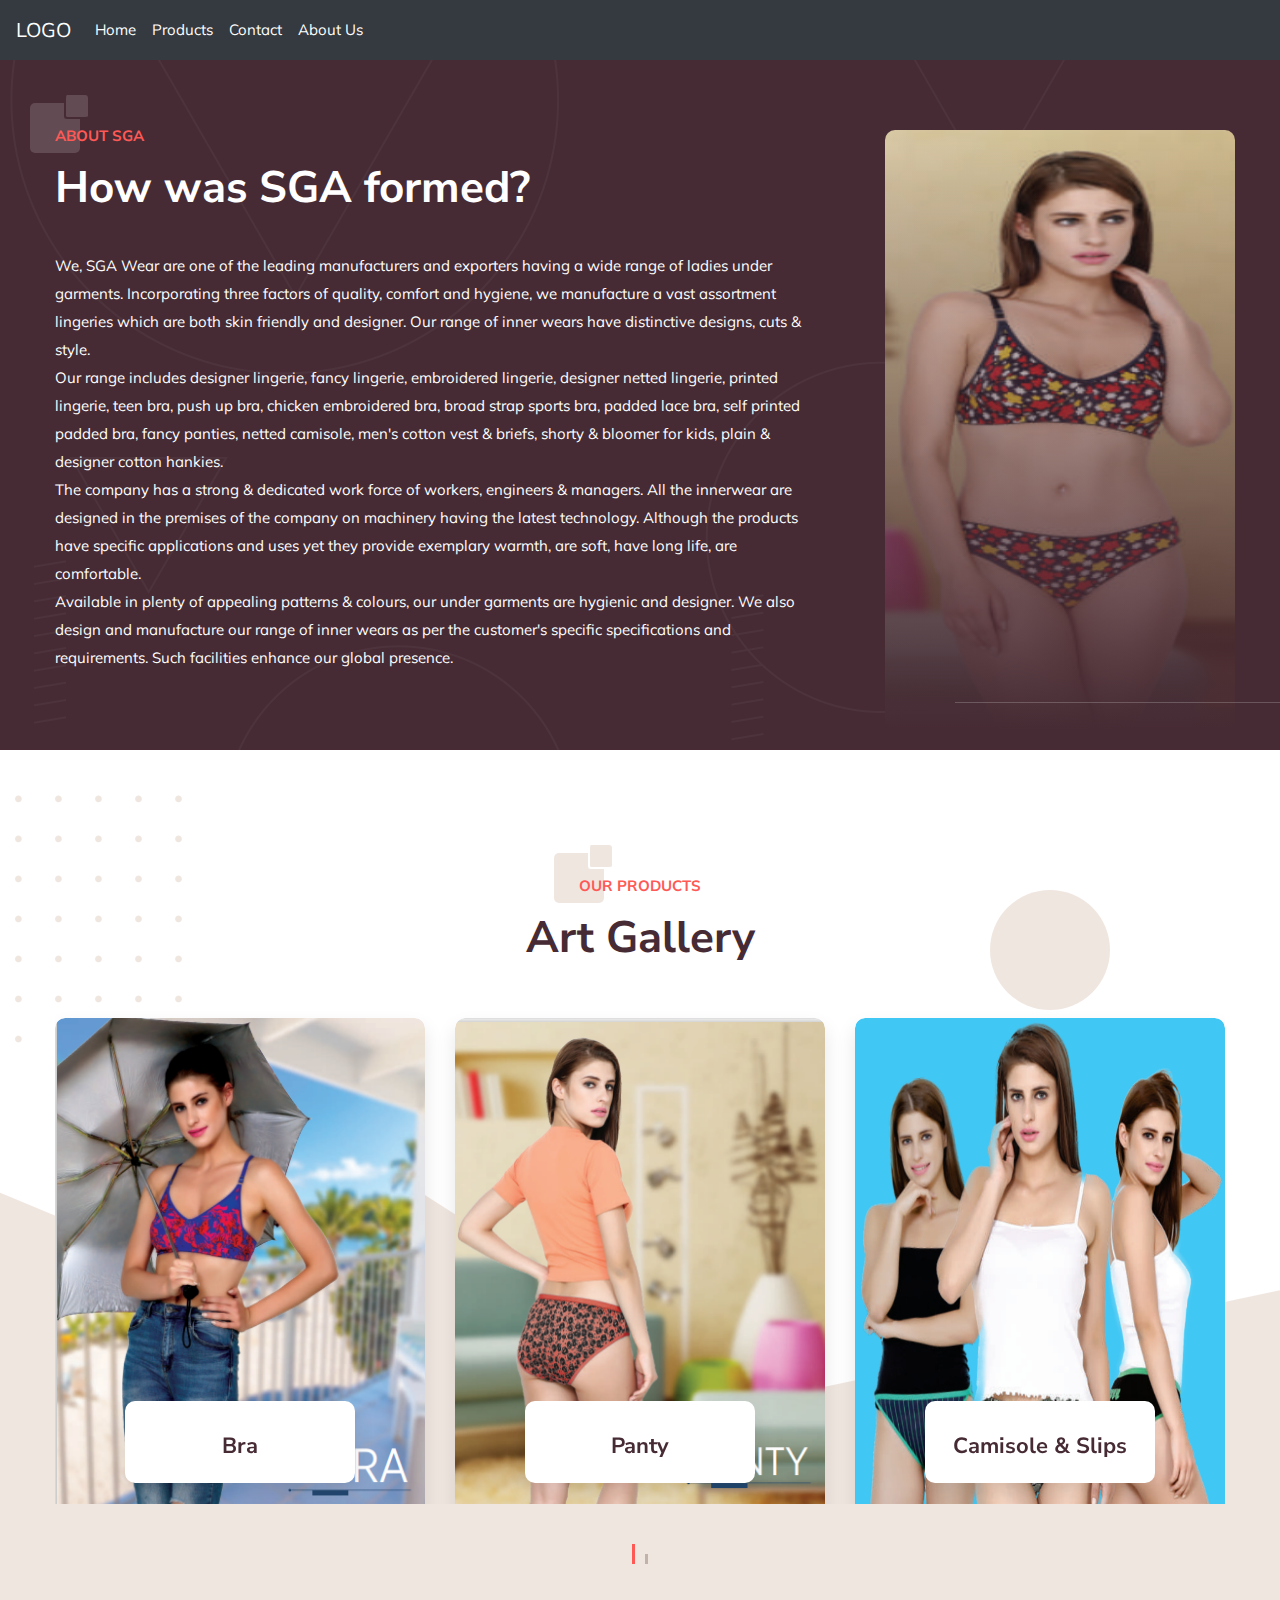
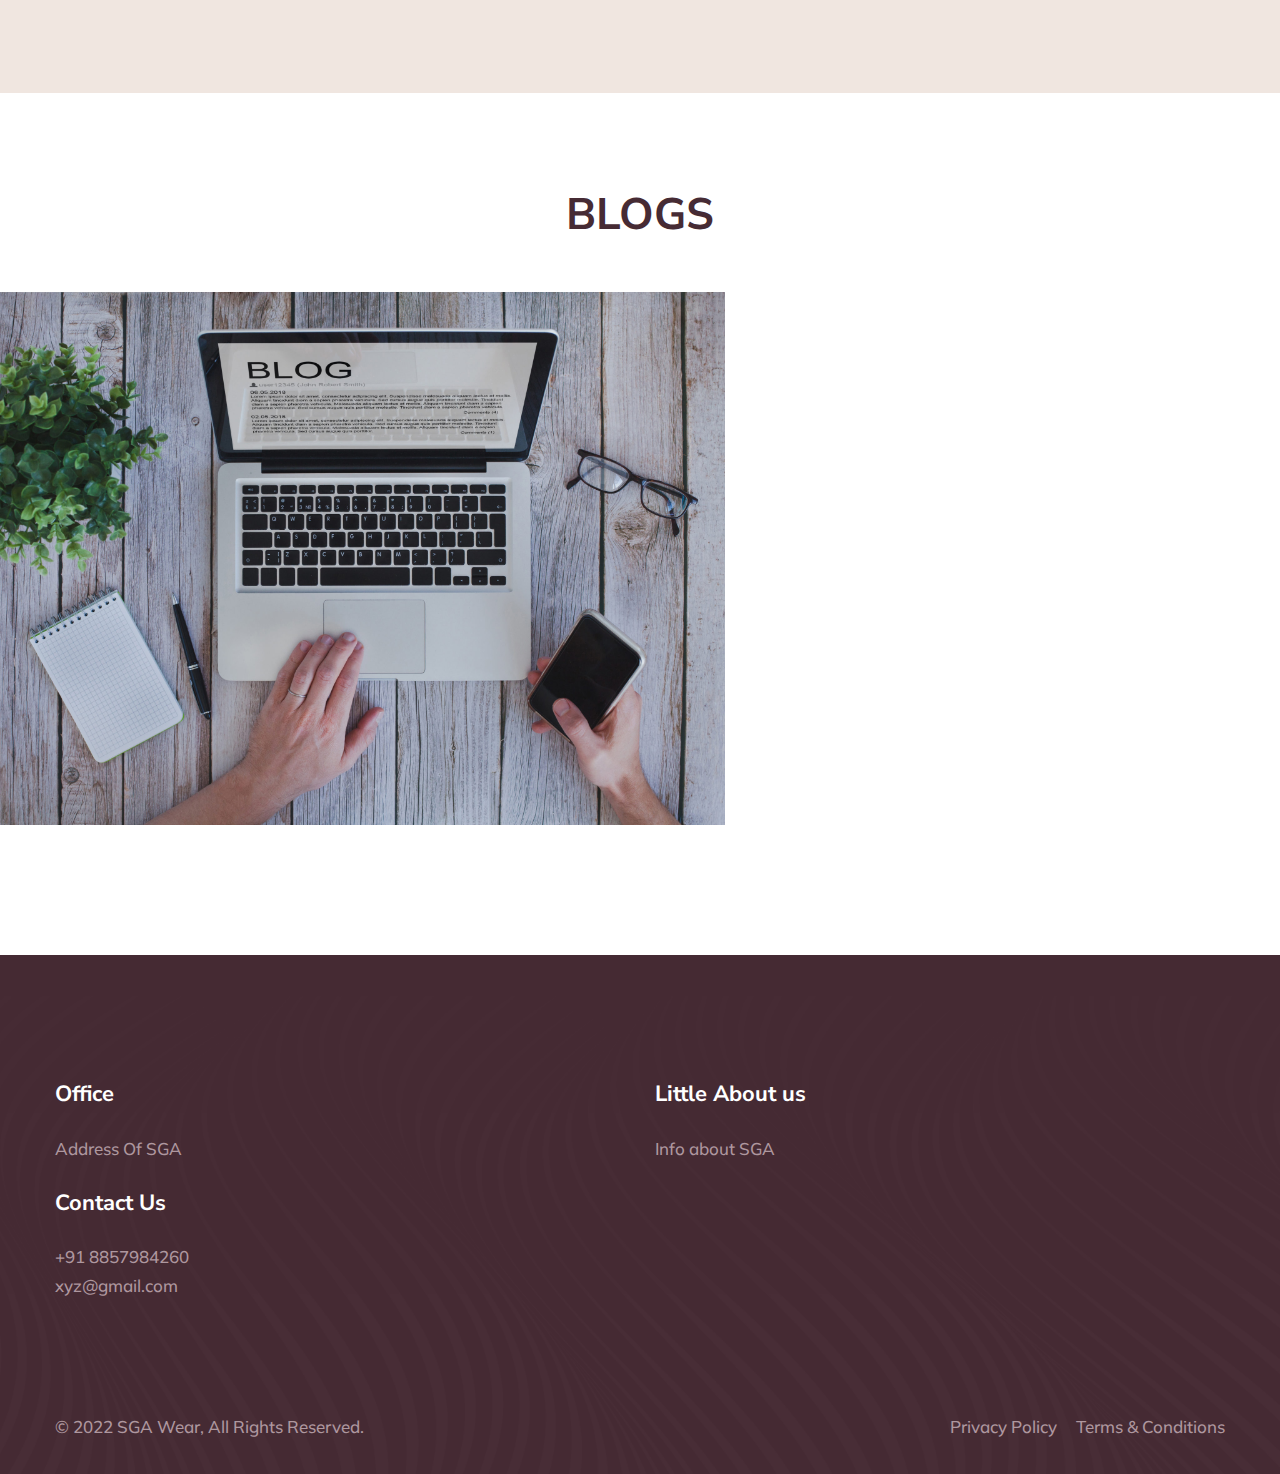
==== commit cb5df2d4: "updated SGA" ====
--- a/new/index.html
+++ b/new/index.html
@@ -55,10 +55,10 @@
               <div class="collapse navbar-collapse" id="navbarSupportedContent">
                 <ul class="navbar-nav me-auto mb-2 mb-lg-0">
                   <li class="nav-item">
-                    <a class="nav-link active" aria-current="page" href="#">Home</a>
+                    <a class="nav-link active" aria-current="page" href="./index.html">Home</a>
                   </li>
                   <li class="nav-item">
-                    <a class="nav-link active" aria-current="page" href="#">Products</a>
+                    <a class="nav-link active" aria-current="page" href="./products.html">Products</a>
                   </li>
                   <li class="nav-item">
                     <a class="nav-link active" aria-current="page" href="#">Contact</a>
@@ -78,7 +78,7 @@
 
 
         <!-- banner-section -->
-        <section class="banner-section style-one">
+        <!-- <section class="banner-section style-one">
             <div class="banner-carousel owl-theme owl-carousel owl-dots-none owl-nav-none">
                 <div class="slide-item style-one">
                     <div class="image-layer" style="background-image:url(../assets/images/sample_image.jpg)"></div>
@@ -90,12 +90,9 @@
                         <div class="row clearfix">
                             <div class="col-xl-6 col-lg-12 col-md-12 content-column">
                                 <div class="content-box">
-                                    <!-- <span>Engaged with Staffing</span> -->
                                     <h1>Product Name</h1>
                                     <p>Product Description</p>
-                                    <!-- <div class="btn-box">
-                                        <a href="index.html" class="theme-btn-two">Learn More</a>
-                                    </div> -->
+                                    
                                 </div> 
                             </div>
                         </div> 
@@ -104,19 +101,15 @@
                 <div class="slide-item style-two">
                     <div class="image-layer" style="background-image:url(../assets/images/sample_image.jpg)"></div>
                     <div class="pattern-layer">
-                        <!-- <div class="pattern-1" style="background-image: url(assets/images/shape/pattern-3.png);"></div> -->
                         <div class="pattern-2" style="background-image: url(assets/images/shape/pattern-4.png);"></div>
                     </div>
                     <div class="auto-container">
                         <div class="row clearfix">
                             <div class="col-xl-6 col-lg-12 col-md-12 offset-xl-6 content-column">
                                 <div class="content-box">
-                                    <!-- <span>Engaged with Staffing</span> -->
                                     <h1>Product Name</h1>
                                     <p>Product Description</p>
-                                    <!-- <div class="btn-box">
-                                        <a href="index.html" class="theme-btn-two">Learn More</a>
-                                    </div> -->
+                                    
                                 </div> 
                             </div>
                         </div> 
@@ -132,19 +125,16 @@
                         <div class="row clearfix">
                             <div class="col-xl-7 col-lg-12 col-md-12 content-column">
                                 <div class="content-box">
-                                    <!-- <span>Engaged with Staffing</span> -->
                                     <h1>Product Name</h1>
                                     <p>Product Description</p>
-                                    <!-- <div class="btn-box">
-                                        <a href="index.html" class="theme-btn-two">Learn More</a>
-                                    </div> -->
+                                    
                                 </div> 
                             </div>
                         </div> 
                     </div>
                 </div>
             </div>
-        </section>
+        </section> -->
         <!-- banner-section end -->
 
         <section class="industries-section bg-color-1" style="padding-bottom: 20px;">
@@ -152,7 +142,7 @@
             <div class="auto-container">
                 <div class="tabs-box">
                     <div class="row clearfix">
-                        <div class="col-xl-4 col-lg-12 col-sm-12 btn-column">
+                        <div class="col-xl-8 col-lg-12 col-sm-12 btn-column">
                             <div class="sec-title light">
                                 <span class="top-title">About SGA</span>
                                 <h2>How was SGA formed?</h2>
@@ -185,15 +175,38 @@
                                     </li>
                                 </ul> -->
                                 <p style="color: white;">
-                                    Lorem ipsum dolor sit amet, consectetur adipiscing elit. Duis posuere auctor justo, eu mattis ex. Sed vestibulum laoreet massa, vitae euismod mi interdum sed. Curabitur non felis in enim sodales volutpat nec a leo. Aenean eget maximus mi. Mauris pulvinar, diam vel sollicitudin semper, arcu mi hendrerit lectus, nec feugiat lectus dolor ut massa. Pellentesque vel laoreet metus. Vivamus facilisis tincidunt enim, in bibendum erat aliquet ac. Sed nec risus luctus, convallis dui sit amet, posuere nibh. In non efficitur odio.
+                                    We, SGA Wear are one of the leading manufacturers 
+                                    and exporters having a wide range of ladies under garments. 
+                                    Incorporating three factors of quality, comfort and hygiene, 
+                                    we manufacture a vast assortment lingeries which are both 
+                                    skin friendly and designer. Our range of inner wears have 
+                                    distinctive designs, cuts & style.<br>
+                                    Our range includes designer lingerie, fancy lingerie, 
+                                    embroidered lingerie, designer netted lingerie, printed 
+                                    lingerie, teen bra, push up bra, chicken embroidered bra, 
+                                    broad strap sports bra, padded lace bra, self printed padded 
+                                    bra, fancy panties, netted camisole, men's cotton vest & 
+                                    briefs, shorty & bloomer for kids, plain & designer cotton 
+                                    hankies.<br>
+                                    The company has a strong & dedicated work force of workers, 
+                                    engineers & managers. All the innerwear are designed in the 
+                                    premises of the company on machinery having the latest 
+                                    technology. Although the products have specific applications 
+                                    and uses yet they provide exemplary warmth, are soft, have 
+                                    long life, are comfortable.<br>
+                                    Available in plenty of appealing patterns & colours, our under 
+                                    garments are hygienic and designer. We also design and 
+                                    manufacture our range of inner wears as per the customer's 
+                                    specific specifications and requirements. Such facilities 
+                                    enhance our global presence.
                                 </p>
                             </div>
                         </div>
-                        <div class="col-xl-8 col-lg-12 col-sm-12 content-column">
+                        <div class="col-xl-4 col-lg-12 col-sm-12 content-column">
                             <div class="tabs-content">
                                 <div class="tab active-tab" id="tab-3">
                                     <div class="inner-box">
-                                        <figure class="image-box"><img src="../assets/images/sample_image.jpg" alt=""></figure>
+                                        <figure class="image-box"><img src="./assets/images/about.png" alt="" style="height: 600px; width: 350px;"></figure>
                                         <div class="content-box">
                                             <!-- <div class="text">
                                                 <h2>Logistics & Services Industries</h2>
@@ -256,7 +269,7 @@
             </div>
             <div class="auto-container">
                 <div class="sec-title centred">
-                    <span class="top-title">Solutions We Provide</span>
+                    <span class="top-title">Our Products</span>
                     <h2>Art Gallery</h2>
                     <!-- <p>Long established fact that a reader will be distracted by the <br />readable content of a page.</p> -->
                 </div>
@@ -264,12 +277,12 @@
                     <a href="./index.html">
                         <div class="service-block-one">
                             <div class="inner-box">
-                                <figure class="image-box"><img src="../assets/images/sample_image.jpg" alt=""></figure>
+                                <figure class="image-box"><img src="./assets/images/products/bra.png" alt="" style="height: 500px;"></figure>
                                 <div class="lower-content">
                                     <div class="content-box">
                                         <div class="inner">
                                             <!-- <figure class="icon-box"><img src="assets/images/icons/icon-4.png" alt=""></figure> -->
-                                            <h4>Product Name</h4>
+                                            <h4>Bra</h4>
                                         </div>
                                         <!-- <div class="link"><a href="temprory-staffing.html">More Details</a></div> -->
                                     </div>
@@ -284,12 +297,12 @@
                     <a href="./index.html">
                         <div class="service-block-one">
                             <div class="inner-box">
-                                <figure class="image-box"><img src="../assets/images/sample_image.jpg" alt=""></figure>
+                                <figure class="image-box"><img src="./assets/images/products/panty.png" alt="" style="height: 500px;"></figure>
                                 <div class="lower-content">
                                     <div class="content-box">
                                         <div class="inner">
                                             <!-- <figure class="icon-box"><img src="assets/images/icons/icon-4.png" alt=""></figure> -->
-                                            <h4>Product Name</h4>
+                                            <h4>Panty</h4>
                                         </div>
                                         <!-- <div class="link"><a href="temprory-staffing.html">More Details</a></div> -->
                                     </div>
@@ -304,12 +317,12 @@
                     <a href="./index.html">
                         <div class="service-block-one">
                             <div class="inner-box">
-                                <figure class="image-box"><img src="../assets/images/sample_image.jpg" alt=""></figure>
+                                <figure class="image-box"><img src="./assets/images/cemisole/1.png" alt="" style="height: 500px;"></figure>
                                 <div class="lower-content">
                                     <div class="content-box">
                                         <div class="inner">
                                             <!-- <figure class="icon-box"><img src="assets/images/icons/icon-4.png" alt=""></figure> -->
-                                            <h4>Product Name</h4>
+                                            <h4>Camisole & Slips</h4>
                                         </div>
                                         <!-- <div class="link"><a href="temprory-staffing.html">More Details</a></div> -->
                                     </div>
@@ -324,12 +337,54 @@
                     <a href="./index.html">
                         <div class="service-block-one">
                             <div class="inner-box">
-                                <figure class="image-box"><img src="../assets/images/sample_image.jpg" alt=""></figure>
+                                <figure class="image-box"><img src="./assets/images/mens-wear/6.png" alt="" style="height: 500px;"></figure>
                                 <div class="lower-content">
                                     <div class="content-box">
                                         <div class="inner">
                                             <!-- <figure class="icon-box"><img src="assets/images/icons/icon-4.png" alt=""></figure> -->
-                                            <h4>Product Name</h4>
+                                            <h4>Men's Wear</h4>
+                                        </div>
+                                        <!-- <div class="link"><a href="temprory-staffing.html">More Details</a></div> -->
+                                    </div>
+                                    <!-- <div class="overlay-content">
+                                        <p>Explain to you how this idea denouncing pleasure & praising pain was born.</p>
+                                        <a href="temprory-staffing.html"><i class="flaticon-right-arrow"></i>More details</a>
+                                    </div> -->
+                                </div>
+                            </div>
+                        </div>
+                    </a>
+
+                    <a href="./index.html">
+                        <div class="service-block-one">
+                            <div class="inner-box">
+                                <figure class="image-box"><img src="./assets/images/kids/1.png" alt="" style="height: 500px;"></figure>
+                                <div class="lower-content">
+                                    <div class="content-box">
+                                        <div class="inner">
+                                            <!-- <figure class="icon-box"><img src="assets/images/icons/icon-4.png" alt=""></figure> -->
+                                            <h4>Kids Wear</h4>
+                                        </div>
+                                        <!-- <div class="link"><a href="temprory-staffing.html">More Details</a></div> -->
+                                    </div>
+                                    <!-- <div class="overlay-content">
+                                        <p>Explain to you how this idea denouncing pleasure & praising pain was born.</p>
+                                        <a href="temprory-staffing.html"><i class="flaticon-right-arrow"></i>More details</a>
+                                    </div> -->
+                                </div>
+                            </div>
+                        </div>
+                    </a>
+
+                    <a href="./index.html">
+                        <div class="service-block-one">
+                            <div class="inner-box">
+                                <figure class="image-box"><img src="./assets/images/family_wear/1.png" alt="" style="height: 500px;"></figure>
+                                <div class="lower-content">
+                                    <div class="content-box">
+                                        <div class="inner">
+                                            <!-- <figure class="icon-box"><img src="assets/images/icons/icon-4.png" alt=""></figure> -->
+                                            <h4>Family Wear</h4>
                                         </div>
                                         <!-- <div class="link"><a href="temprory-staffing.html">More Details</a></div> -->
                                     </div>
